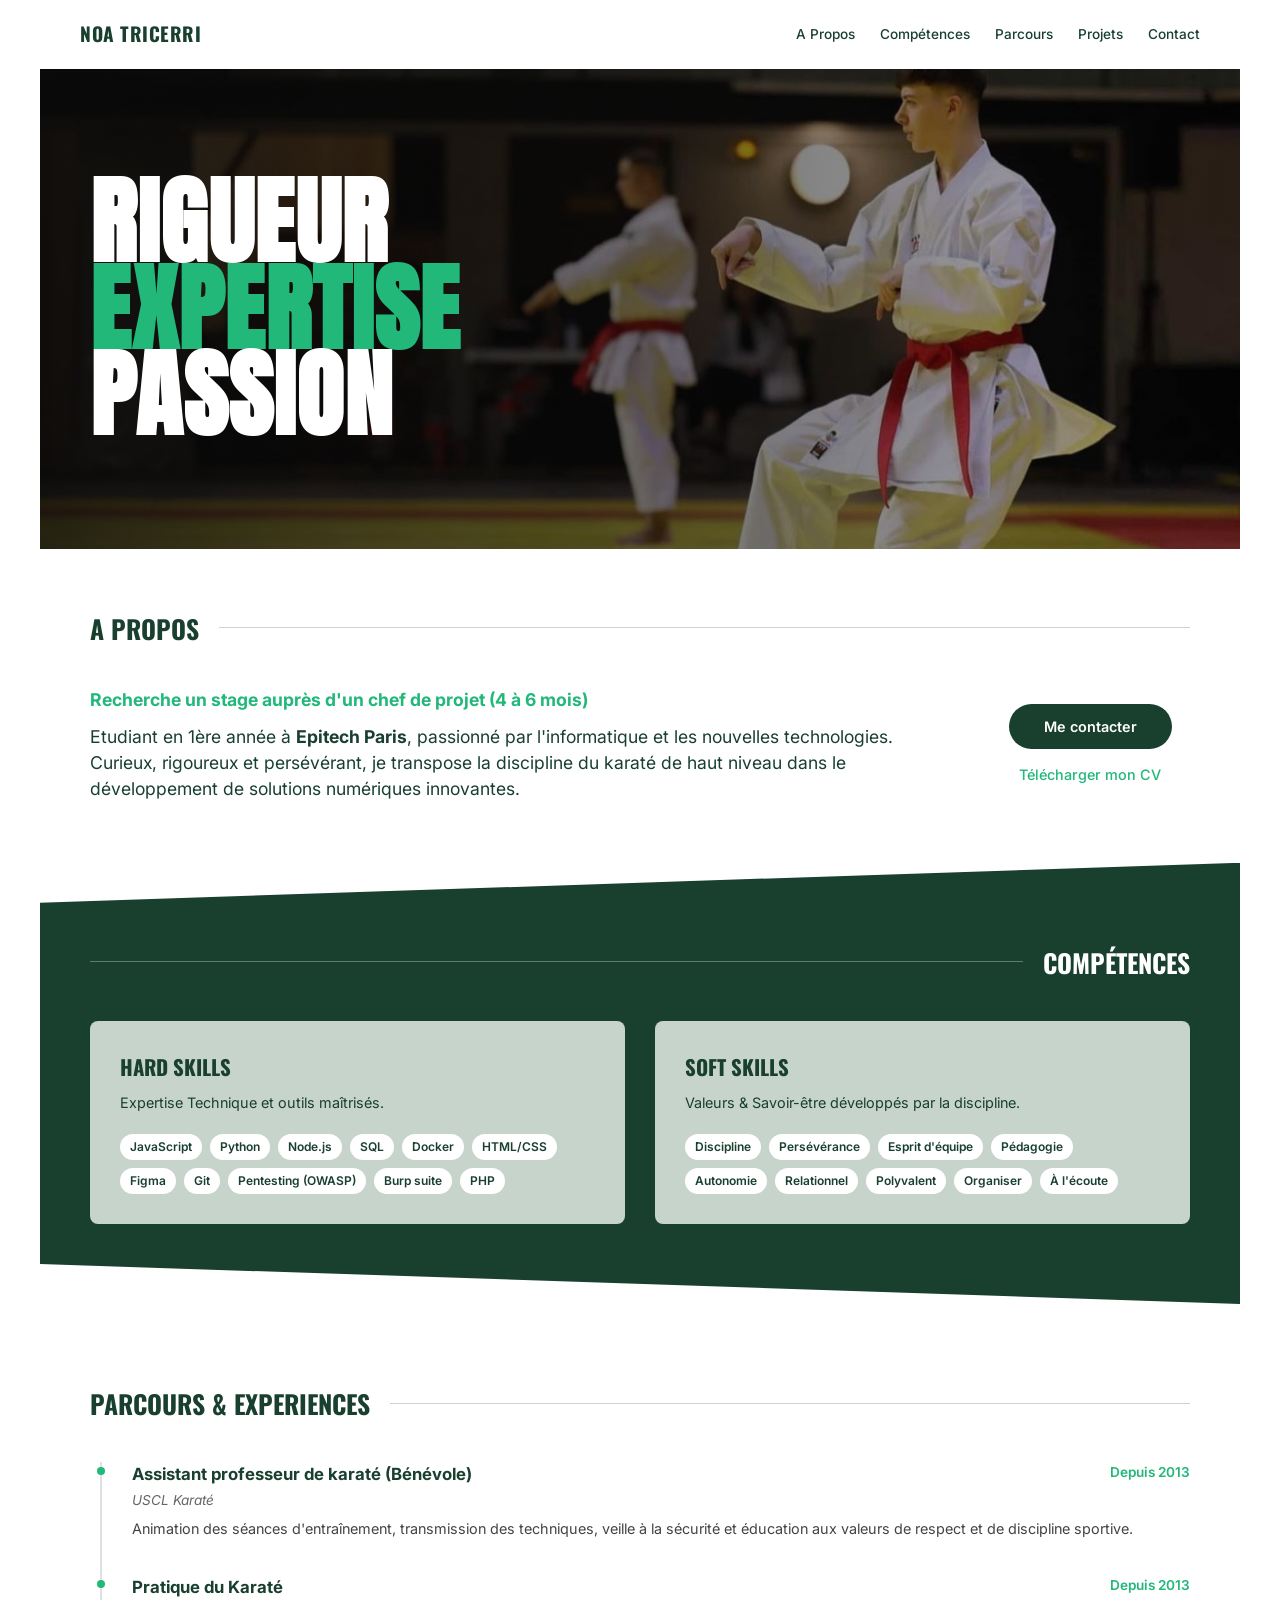
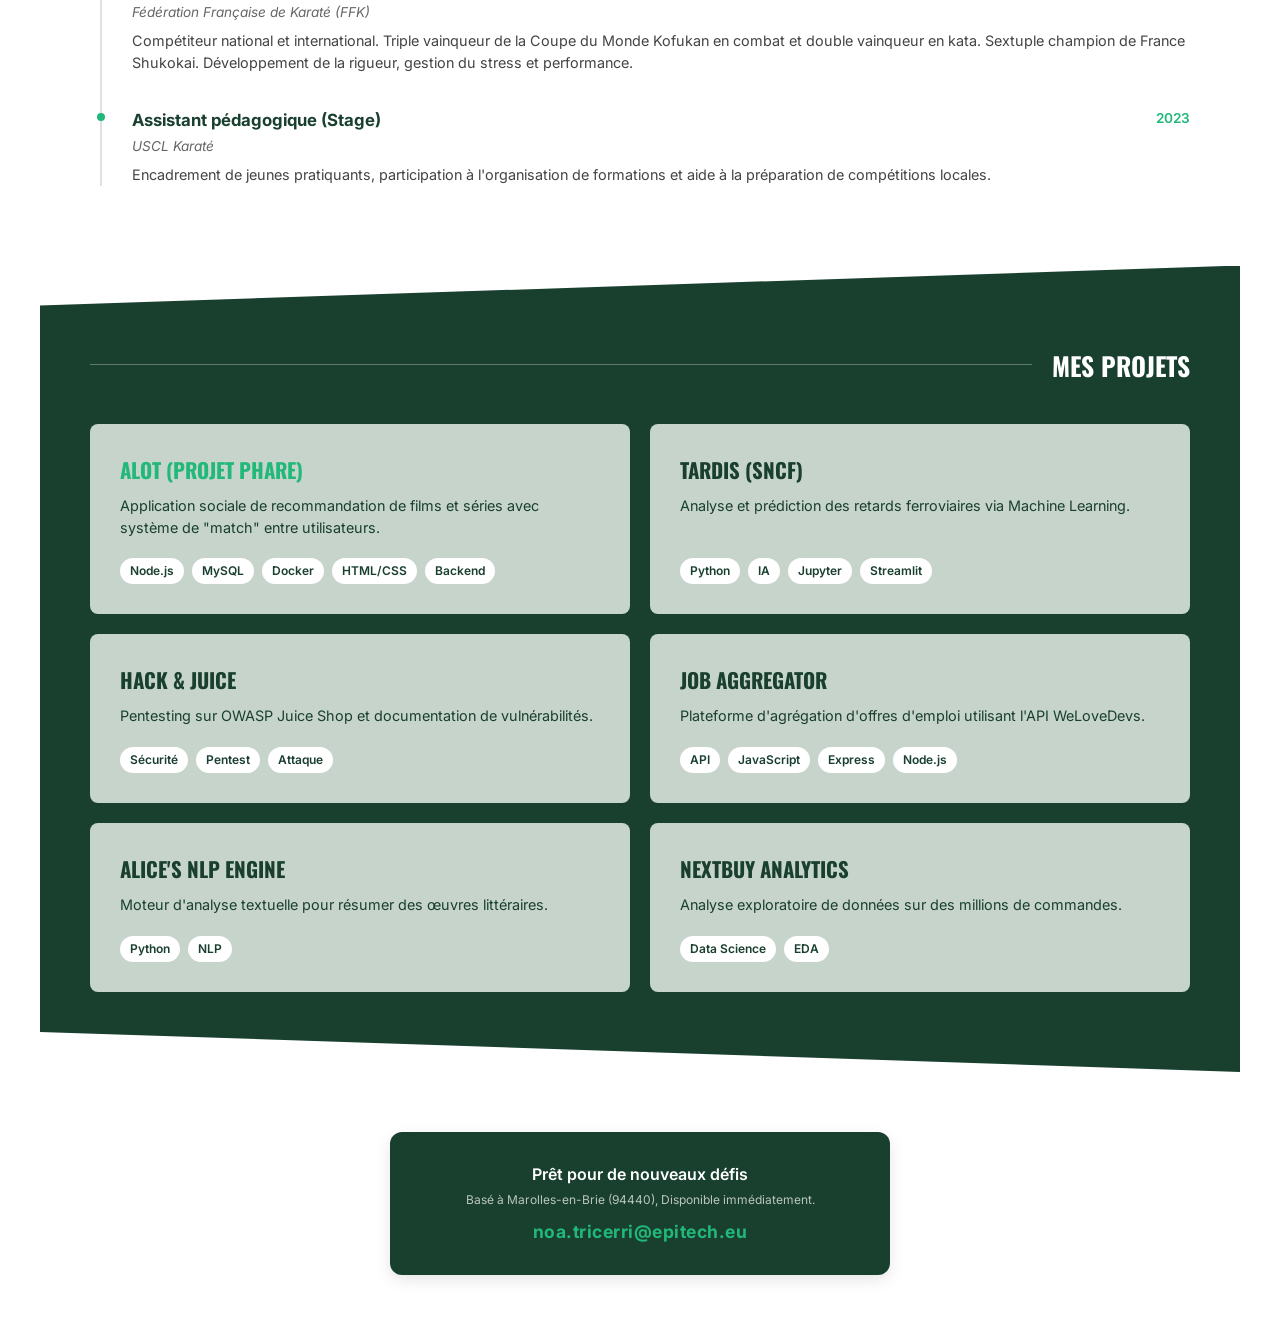
==== portfolio/index.html @ ceec297f "feat(ui): redesign entire portfolio UI/UX" ====
<!DOCTYPE html>
<html lang="fr">
<head>
    <meta charset="UTF-8">
    <meta name="viewport" content="width=device-width, initial-scale=1.0">
    <title>Portfolio - Noa Tricerri</title>
    <link rel="stylesheet" href="style.css">
    <link rel="preconnect" href="https://fonts.googleapis.com">
    <link rel="preconnect" href="https://fonts.gstatic.com" crossorigin>
    <link href="https://fonts.googleapis.com/css2?family=Anton&family=Inter:wght@400;500;600;700&family=Oswald:wght@500;700&display=swap" rel="stylesheet">
</head>
<body>

    <div class="portfolio-container">
        
        <header class="navbar">
            <div class="logo">NOA TRICERRI</div>
            <nav class="nav-links">
                <a href="#apropos">A propos</a>
                <a href="#competences">Compétences</a>
                <a href="#parcours">Parcours</a>
                <a href="#projets">Projets</a>
                <a href="#contact">Contact</a>
            </nav>
        </header>

        <section class="hero">
            <div class="hero-bg" style="background-image: url('assets/image%20karate%20portfolio.jpg');"></div>
            <div class="hero-content">
                <h1>RIGUEUR<br><span class="text-green">EXPERTISE</span><br>PASSION</h1>
            </div>
        </section>

        <section id="apropos" class="section-light">
            <h2 class="title-left">A propos</h2>
            <div class="about-content">
                <div class="about-text">
                    <p style="color: var(--green-accent); font-weight: 700; margin-bottom: 10px;">Recherche un stage auprès d'un chef de projet (4 à 6 mois)</p>
                    <p>Etudiant en 1ère année à <strong>Epitech Paris</strong>, passionné par l'informatique et les nouvelles technologies. Curieux, rigoureux et persévérant, je transpose la discipline du karaté de haut niveau dans le développement de solutions numériques innovantes.</p>
                </div>
                <div class="about-buttons">
                    <a href="#contact" class="btn">Me contacter</a>
                    <a href="CV noa Epitech (7).pdf" class="link-cv" target="_blank" download>Télécharger mon CV</a>
                </div>
            </div>
        </section>

        <section id="competences" class="section-green">
            <div class="green-bg-shape"></div>
            <div class="content-wrapper">
                <h2 class="title-right">Compétences</h2>
                <div class="grid-2-cols">
                    
                    <div class="card">
                        <h3>Hard Skills</h3>
                        <p>Expertise Technique et outils maîtrisés.</p>
                        <div class="tags">
                            <span>JavaScript</span>
                            <span>Python</span>
                            <span>Node.js</span>
                            <span>SQL</span>
                            <span>Docker</span>
                            <span>HTML/CSS</span>
                            <span>Figma</span>
                            <span>Git</span>
                            <span>Pentesting (OWASP)</span>
                            <span>Burp suite</span>
                            <span>PHP</span>
                        </div>
                    </div>

                    <div class="card">
                        <h3>Soft Skills</h3>
                        <p>Valeurs & Savoir-être développés par la discipline.</p>
                        <div class="tags">
                            <span>Discipline</span>
                            <span>Persévérance</span>
                            <span>Esprit d'équipe</span>
                            <span>Pédagogie</span>
                            <span>Autonomie</span>
                            <span>Relationnel</span>
                            <span>Polyvalent</span>
                            <span>Organiser</span>
                            <span>À l'écoute</span>
                        </div>
                    </div>

                </div>
            </div>
        </section>

        <section id="parcours" class="section-light parcours-section">
            <h2 class="title-left">PARCOURS & EXPERIENCES</h2>
            <div class="timeline">
                
                <div class="timeline-item">
                    <div class="timeline-header">
                        <h3>Assistant professeur de karaté (Bénévole)</h3>
                        <span class="date">Depuis 2013</span>
                    </div>
                    <p class="subtitle">USCL Karaté</p>
                    <p class="desc">Animation des séances d'entraînement, transmission des techniques, veille à la sécurité et éducation aux valeurs de respect et de discipline sportive.</p>
                </div>

                <div class="timeline-item">
                    <div class="timeline-header">
                        <h3>Pratique du Karaté</h3>
                        <span class="date">Depuis 2013</span>
                    </div>
                    <p class="subtitle">Fédération Française de Karaté (FFK)</p>
                    <p class="desc">Compétiteur national et international. Triple vainqueur de la Coupe du Monde Kofukan en combat et double vainqueur en kata. Sextuple champion de France Shukokai. Développement de la rigueur, gestion du stress et performance.</p>
                </div>

                <div class="timeline-item">
                    <div class="timeline-header">
                        <h3>Assistant pédagogique (Stage)</h3>
                        <span class="date">2023</span>
                    </div>
                    <p class="subtitle">USCL Karaté</p>
                    <p class="desc">Encadrement de jeunes pratiquants, participation à l'organisation de formations et aide à la préparation de compétitions locales.</p>
                </div>

            </div>
        </section>

        <section id="projets" class="section-green">
            <div class="green-bg-shape"></div>
            <div class="content-wrapper">
                <h2 class="title-right">Mes projets</h2>
                <div class="grid-2x3-cols">
                    
                    <a href="/portfolio/ALOT/alot.html" class="card project-link">
                        <h3 style="color: var(--green-accent);">ALOT (Projet Phare)</h3>
                        <p>Application sociale de recommandation de films et séries avec système de "match" entre utilisateurs.</p>
                        <div class="tags">
                            <span>Node.js</span><span>MySQL</span><span>Docker</span><span>HTML/CSS</span><span>Backend</span>
                        </div>
                    </a>

                    <div class="card">
                        <h3>Tardis (SNCF)</h3>
                        <p>Analyse et prédiction des retards ferroviaires via Machine Learning.</p>
                        <div class="tags">
                            <span>Python</span><span>IA</span><span>Jupyter</span><span>Streamlit</span>
                        </div>
                    </div>

                    <div class="card">
                        <h3>Hack & Juice</h3>
                        <p>Pentesting sur OWASP Juice Shop et documentation de vulnérabilités.</p>
                        <div class="tags">
                            <span>Sécurité</span><span>Pentest</span><span>Attaque</span>
                        </div>
                    </div>

                    <div class="card">
                        <h3>Job Aggregator</h3>
                        <p>Plateforme d'agrégation d'offres d'emploi utilisant l'API WeLoveDevs.</p>
                        <div class="tags">
                            <span>API</span><span>JavaScript</span><span>Express</span><span>Node.js</span>
                        </div>
                    </div>

                    <a href="/portfolio/Alice-Project/alice.html" class="card project-link">
                        <h3>Alice's NLP Engine</h3>
                            <p>Moteur d'analyse textuelle pour résumer des œuvres littéraires.</p>
                        <div class="tags">
                            <span>Python</span><span>NLP</span>
                        </div>
                    </a>

                    <div class="card">
                        <h3>NextBuy Analytics</h3>
                        <p>Analyse exploratoire de données sur des millions de commandes.</p>
                        <div class="tags">
                            <span>Data Science</span><span>EDA</span>
                        </div>
                    </div>

                </div>
            </div>
        </section>

        <footer id="contact" class="footer">
            <div class="contact-card">
                <p class="contact-title">Prêt pour de nouveaux défis</p>
                <p class="contact-loc">Basé à Marolles-en-Brie (94440), Disponible immédiatement.</p>
                <a href="mailto:noa.tricerri@epitech.eu" class="contact-email">noa.tricerri@epitech.eu</a>
            </div>
        </footer>

    </div>

</body>
</html>
---- portfolio/style.css ----
/* =========================================
   VARIABLES ET RESET
========================================= */
* {
    margin: 0;
    padding: 0;
    box-sizing: border-box;
}

/* Le fameux Smooth Scroll */
html {
    scroll-behavior: smooth;
}

:root {
    --bg-site: #ffffff; 
    --green-dark: #193f2f; 
    --green-accent: #21b87a; 
    --card-color: #c7d4cc; 
    --text-main: #193f2f;
    --text-light: #ffffff;
    
    --font-hero: 'Anton', sans-serif;
    --font-title: 'Oswald', sans-serif;
    --font-text: 'Inter', sans-serif;
}

body {
    background-color: var(--bg-site); 
    font-family: var(--font-text);
    color: var(--text-main);
    line-height: 1.5;
    padding: 0; 
}

/* =========================================
   CONTENEUR PRINCIPAL
========================================= */
.portfolio-container {
    max-width: 1200px; 
    margin: 0 auto;    
    background-color: var(--bg-site);
    position: relative;
    overflow: hidden; 
    box-shadow: none; 
}

/* =========================================
   HEADER & NAVIGATION
========================================= */
.navbar {
    display: flex;
    justify-content: space-between;
    align-items: center;
    padding: 20px 40px;
    background-color: var(--bg-site);
}

.logo {
    font-family: var(--font-title);
    font-weight: 700;
    font-size: 1.2rem;
    letter-spacing: 0.5px;
}

.nav-links {
    display: flex;
    gap: 25px;
}

.nav-links a {
    text-decoration: none;
    color: var(--text-main);
    font-size: 0.85rem;
    font-weight: 500;
    text-transform: capitalize;
    transition: color 0.3s ease, transform 0.3s ease;
    display: inline-block;
}

.nav-links a:hover {
    color: var(--green-accent);
    transform: translateY(-2px);
}

/* =========================================
   HERO SECTION
========================================= */
.hero {
    position: relative;
    height: 480px;
    display: flex;
    align-items: center;
    padding-left: 50px;
}

.hero-bg {
    position: absolute;
    inset: 0;
    background-size: cover;
    background-position: center 30%;
    z-index: 1;
}

.hero-bg::after {
    content: '';
    position: absolute;
    inset: 0;
    background: linear-gradient(90deg, rgba(10,10,10,0.85) 0%, rgba(10,10,10,0.3) 100%);
}

.hero-content {
    position: relative;
    z-index: 2;
}

.hero-content h1 {
    font-family: var(--font-hero);
    font-size: 6rem;
    color: var(--text-light);
    line-height: 0.9;
    letter-spacing: 1px;
}

.text-green {
    color: var(--green-accent);
}

/* =========================================
   TITRES DE SECTIONS
========================================= */
h2 {
    font-family: var(--font-title);
    font-size: 1.6rem;
    text-transform: uppercase;
    display: flex;
    align-items: center;
    white-space: nowrap;
    margin-bottom: 40px;
}

.title-left::after {
    content: "";
    flex: 1;
    height: 1px;
    background-color: #d1d1d1;
    margin-left: 20px;
}

.title-right {
    justify-content: flex-end;
    color: var(--text-light);
}

.title-right::before {
    content: "";
    flex: 1;
    height: 1px;
    background-color: rgba(255,255,255,0.3);
    margin-right: 20px;
}

/* =========================================
   SECTIONS CLAIRES
========================================= */
.section-light {
    padding: 60px 50px;
    background-color: var(--bg-site);
}

.about-content {
    display: flex;
    align-items: center;
    justify-content: space-between;
    gap: 40px;
}

.about-text {
    flex: 1;
    font-size: 1.1rem;
    color: var(--text-main);
}

.about-buttons {
    display: flex;
    flex-direction: column;
    align-items: center;
    gap: 15px;
    min-width: 200px;
}

.btn {
    background-color: var(--green-dark);
    color: var(--text-light);
    text-decoration: none;
    padding: 12px 35px;
    border-radius: 30px;
    font-weight: 600;
    font-size: 0.9rem;
    transition: background-color 0.3s ease, transform 0.3s ease, box-shadow 0.3s ease;
}

.btn:hover {
    background-color: var(--green-accent);
    transform: translateY(-3px);
    box-shadow: 0 5px 15px rgba(33, 184, 122, 0.4);
}

.link-cv {
    color: var(--green-accent);
    text-decoration: none;
    font-size: 0.9rem;
    font-weight: 500;
    transition: color 0.3s ease;
}

.link-cv:hover {
    text-decoration: underline;
    color: var(--green-dark);
}

/* =========================================
   SECTIONS VERTES INCLINEES
========================================= */
.section-green {
    position: relative;
    padding: 80px 50px;
    z-index: 1;
}

.green-bg-shape {
    position: absolute;
    inset: 0;
    background-color: var(--green-dark);
    z-index: -1;
    clip-path: polygon(0 40px, 100% 0, 100% 100%, 0 calc(100% - 40px));
}

.content-wrapper {
    position: relative;
    z-index: 2;
}

/* =========================================
   CARTES (Compétences & Projets)
========================================= */
.grid-2-cols {
    display: grid;
    grid-template-columns: 1fr 1fr;
    gap: 30px;
}

.grid-2x3-cols {
    display: grid;
    grid-template-columns: 1fr 1fr;
    grid-template-rows: repeat(3, auto);
    gap: 20px;
}

.card {
    background-color: var(--card-color);
    width: 100%;
    /* Remplacement de aspect-ratio par padding pour accueillir le texte */
    padding: 30px; 
    border-radius: 8px; 
    transition: transform 0.3s ease, box-shadow 0.3s ease, background-color 0.3s ease;
    cursor: pointer;
    /* Flexbox pour aligner le contenu à l'intérieur */
    display: flex;
    flex-direction: column;
}

.card:hover {
    transform: translateY(-8px);
    box-shadow: 0 12px 20px rgba(0,0,0,0.3);
    background-color: #d8e5df; 
}

/* NOUVEAU : Styles pour le texte à l'intérieur des cartes */
.card h3 {
    font-family: var(--font-title);
    color: var(--green-dark);
    font-size: 1.3rem;
    text-transform: uppercase;
    margin-bottom: 10px;
}

.card p {
    font-size: 0.9rem;
    color: var(--text-main);
    margin-bottom: 20px;
    flex-grow: 1; /* Pousse les tags vers le bas si la carte est plus grande */
}

.tags {
    display: flex;
    flex-wrap: wrap;
    gap: 8px;
}

.tags span {
    background-color: var(--bg-site);
    color: var(--green-dark);
    font-size: 0.75rem;
    font-weight: 600;
    padding: 4px 10px;
    border-radius: 20px;
}

/* =========================================
   PARCOURS & EXPERIENCES
========================================= */
.parcours-section {
    padding-top: 80px;
    padding-bottom: 80px;
}

.timeline {
    border-left: 2px solid #e0e0e0;
    padding-left: 30px;
    margin-left: 10px;
    display: flex;
    flex-direction: column;
    gap: 35px;
}

.timeline-item {
    position: relative;
    transition: transform 0.3s ease;
}

.timeline-item:hover {
    transform: translateX(5px);
}

.timeline-item::before {
    content: '';
    position: absolute;
    left: -35px;
    top: 5px;
    width: 8px;
    height: 8px;
    border-radius: 50%;
    background-color: var(--green-accent);
    transition: box-shadow 0.3s ease, background-color 0.3s ease;
}

.timeline-item:hover::before {
    background-color: #fff;
    box-shadow: 0 0 0 4px var(--green-accent);
}

.timeline-header {
    display: flex;
    justify-content: space-between;
    align-items: flex-start;
    margin-bottom: 2px;
}

.timeline-header h3 {
    font-family: var(--font-text);
    font-size: 1.05rem;
    font-weight: 700;
    color: var(--green-dark);
}

.timeline-header .date {
    color: var(--green-accent);
    font-weight: 600;
    font-size: 0.85rem;
    white-space: nowrap;
}

.subtitle {
    font-size: 0.85rem;
    color: #666;
    margin-bottom: 8px;
    font-style: italic;
}

.desc {
    font-size: 0.9rem;
    color: #444;
}

/* =========================================
   FOOTER
========================================= */
.footer {
    background-color: var(--bg-site);
    padding: 60px 20px;
    display: flex;
    justify-content: center;
}

.contact-card {
    background-color: var(--green-dark);
    color: var(--text-light);
    padding: 30px 40px;
    border-radius: 12px;
    text-align: center;
    width: 100%;
    max-width: 500px;
    box-shadow: 0 5px 15px rgba(0,0,0,0.1);
    transition: transform 0.3s ease;
}

.contact-card:hover {
    transform: translateY(-3px);
}

.contact-title {
    font-weight: 600;
    margin-bottom: 5px;
}

.contact-loc {
    font-size: 0.75rem;
    color: rgba(255,255,255,0.7);
    margin-bottom: 10px;
}

.contact-email {
    color: var(--green-accent);
    text-decoration: none;
    font-weight: 700;
    font-size: 1.1rem;
    letter-spacing: 0.5px;
    transition: color 0.3s ease;
}

.contact-email:hover {
    color: #fff;
    text-decoration: underline;
}

.project-link {
    text-decoration: none;
    color: inherit;
    display: block;
    cursor: pointer;
}

.project-link:hover {
    transform: translateY(-8px);
}
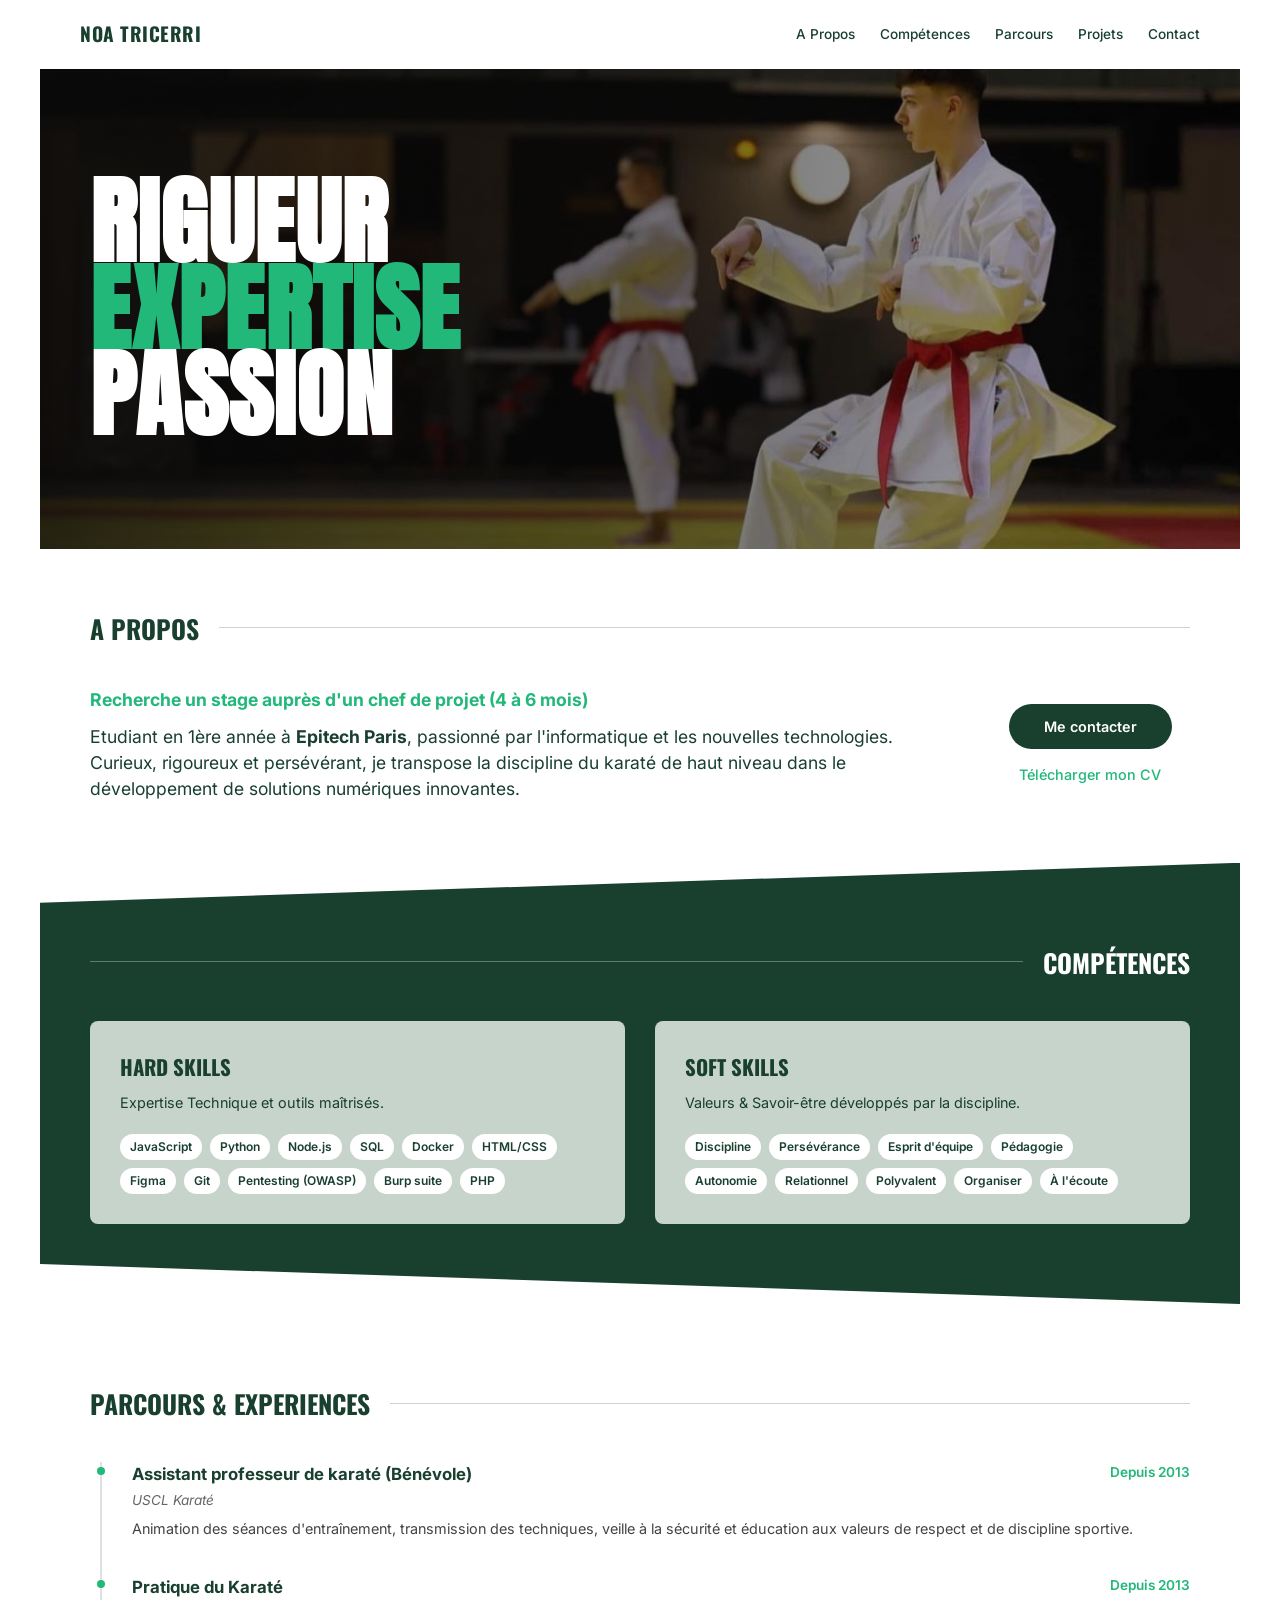
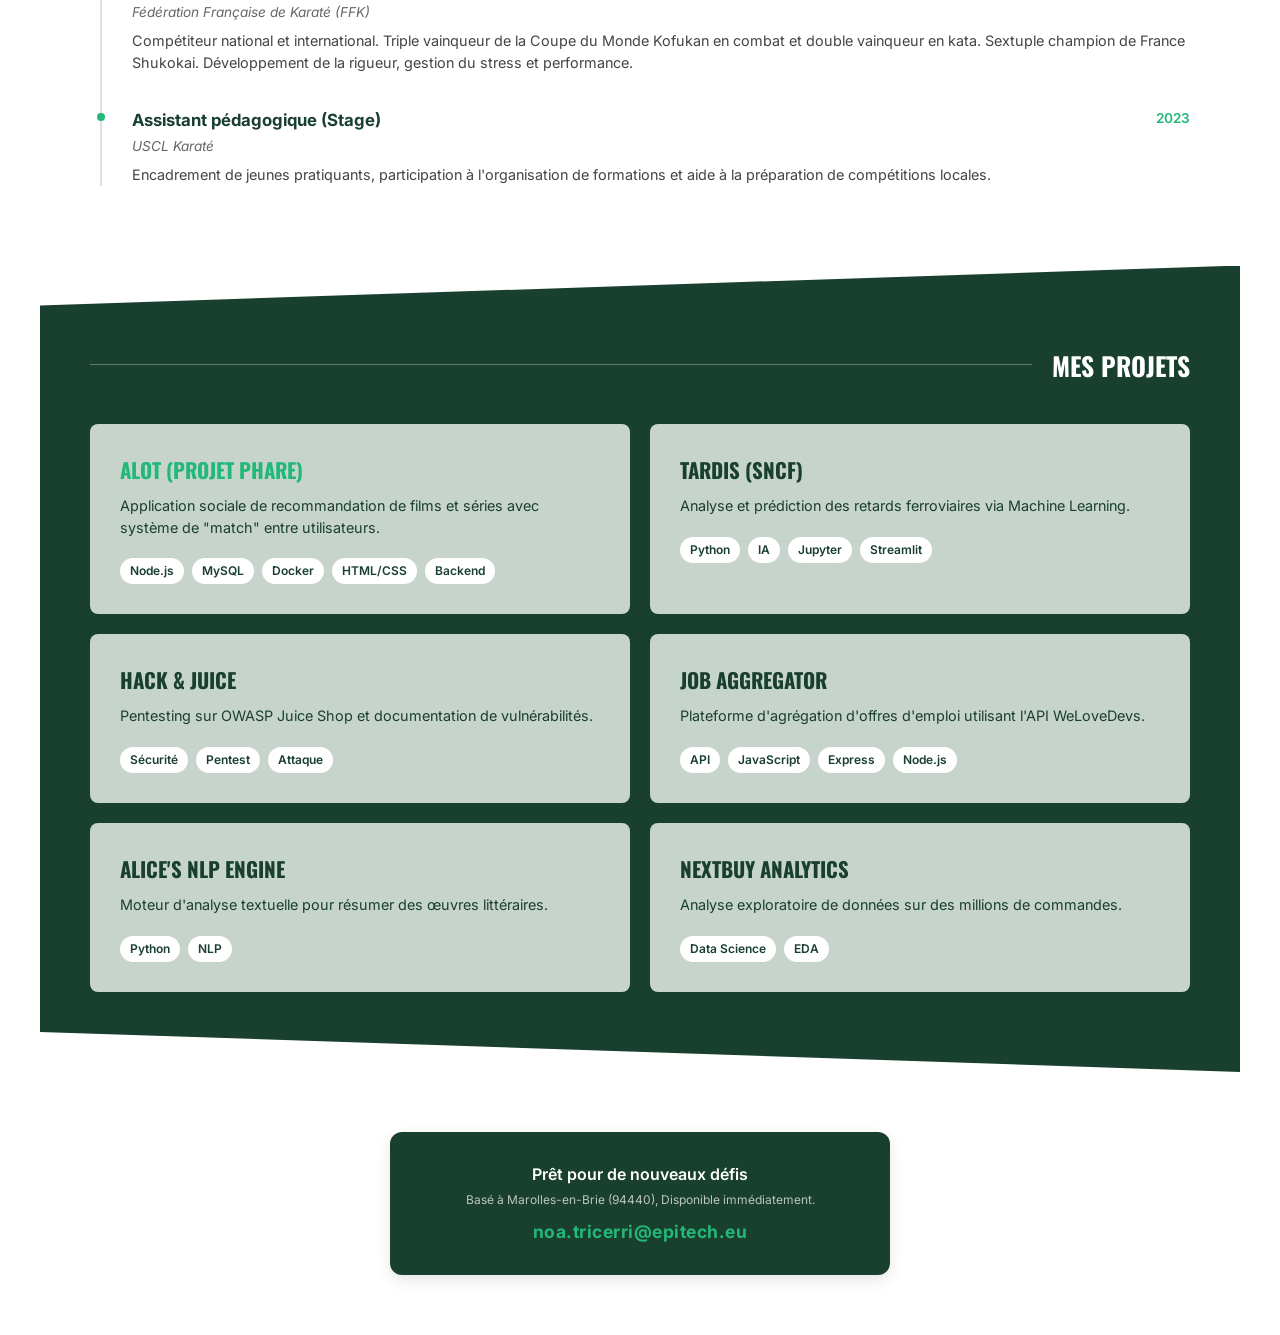
==== commit 5b3d58de: "feat: add Tardis and Hack&Juice landing page" ====
--- a/portfolio/index.html
+++ b/portfolio/index.html
@@ -137,21 +137,21 @@
                         </div>
                     </a>
 
-                    <div class="card">
+                    <a href="/portfolio/Tardis/tardis.html" class="card project-link">
                         <h3>Tardis (SNCF)</h3>
                         <p>Analyse et prédiction des retards ferroviaires via Machine Learning.</p>
                         <div class="tags">
                             <span>Python</span><span>IA</span><span>Jupyter</span><span>Streamlit</span>
                         </div>
-                    </div>
+                    </a>
 
-                    <div class="card">
+                    <a href="/portfolio/HackJuice/hack.html" class="card project-link">
                         <h3>Hack & Juice</h3>
                         <p>Pentesting sur OWASP Juice Shop et documentation de vulnérabilités.</p>
                         <div class="tags">
                             <span>Sécurité</span><span>Pentest</span><span>Attaque</span>
                         </div>
-                    </div>
+                    </a>
 
                     <div class="card">
                         <h3>Job Aggregator</h3>
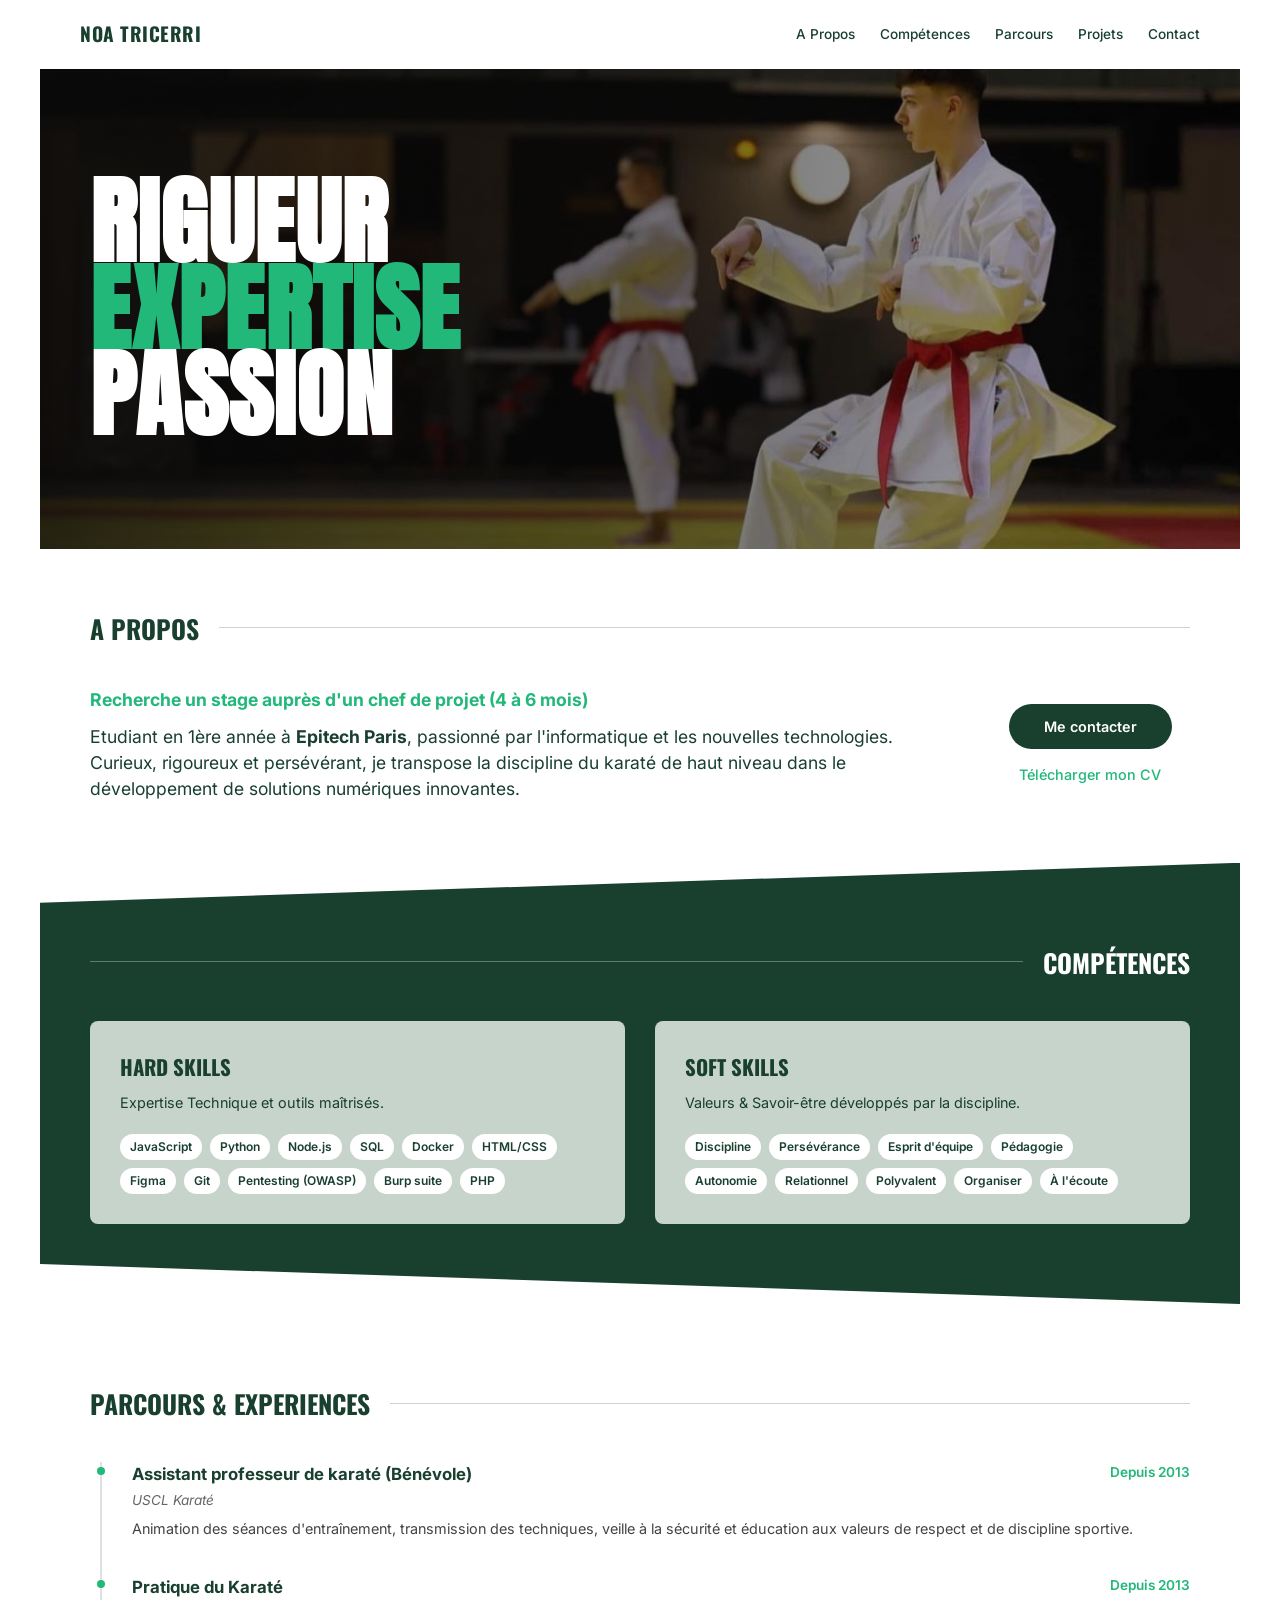
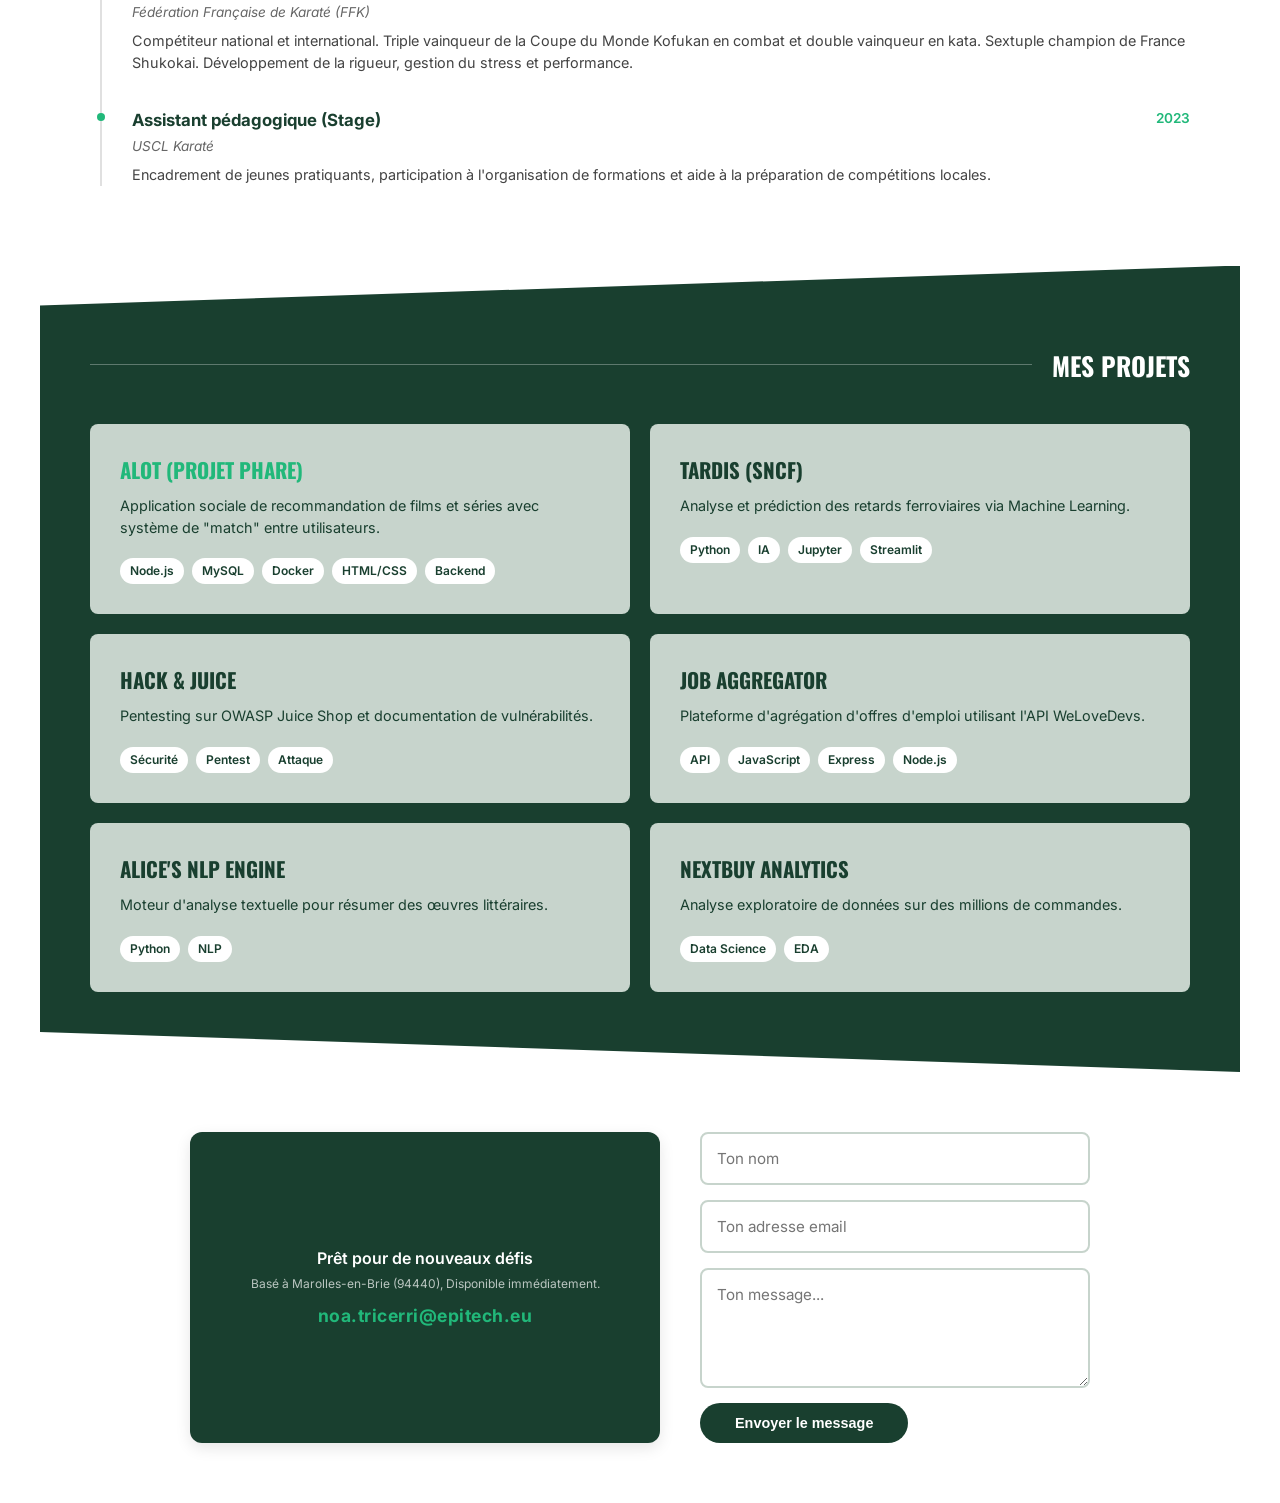
==== commit 25afda1a: "feat: formulaire et hack&juice project design" ====
--- a/portfolio/index.html
+++ b/portfolio/index.html
@@ -4,6 +4,7 @@
     <meta charset="UTF-8">
     <meta name="viewport" content="width=device-width, initial-scale=1.0">
     <title>Portfolio - Noa Tricerri</title>
+    <meta name="description" content="Portfolio de Noa Tricerri, étudiant à Epitech Paris. Découvrez mes projets web, mes compétences et mon parcours.">
     <link rel="stylesheet" href="style.css">
     <link rel="preconnect" href="https://fonts.googleapis.com">
     <link rel="preconnect" href="https://fonts.gstatic.com" crossorigin>
@@ -182,13 +183,23 @@
         </section>
 
         <footer id="contact" class="footer">
-            <div class="contact-card">
-                <p class="contact-title">Prêt pour de nouveaux défis</p>
-                <p class="contact-loc">Basé à Marolles-en-Brie (94440), Disponible immédiatement.</p>
-                <a href="mailto:noa.tricerri@epitech.eu" class="contact-email">noa.tricerri@epitech.eu</a>
+            <div class="contact-container">
+                <!-- Ta carte de contact actuelle -->
+                <div class="contact-card">
+                    <p class="contact-title">Prêt pour de nouveaux défis</p>
+                    <p class="contact-loc">Basé à Marolles-en-Brie (94440), Disponible immédiatement.</p>
+                    <a href="mailto:noa.tricerri@epitech.eu" class="contact-email">noa.tricerri@epitech.eu</a>
+                </div>
+                
+                <form action="https://formspree.io/f/mdajdaqn" method="POST" class="contact-form">
+                    <input type="text" name="name" placeholder="Ton nom" required class="form-input">
+                    <input type="email" name="email" placeholder="Ton adresse email" required class="form-input">
+                    <textarea name="message" placeholder="Ton message..." required class="form-textarea"></textarea>
+                    
+                    <button type="submit" class="btn">Envoyer le message</button>
+                </form>
             </div>
         </footer>
-
     </div>
 
 </body>
--- a/portfolio/style.css
+++ b/portfolio/style.css
@@ -1,13 +1,11 @@
-/* =========================================
-   VARIABLES ET RESET
-========================================= */
+/*VARIABLES ET RESET*/
 * {
     margin: 0;
     padding: 0;
     box-sizing: border-box;
 }
 
-/* Le fameux Smooth Scroll */
+/*Smooth Scroll */
 html {
     scroll-behavior: smooth;
 }
@@ -33,9 +31,7 @@
     padding: 0; 
 }
 
-/* =========================================
-   CONTENEUR PRINCIPAL
-========================================= */
+/*CONTENEUR PRINCIPAL*/
 .portfolio-container {
     max-width: 1200px; 
     margin: 0 auto;    
@@ -45,9 +41,7 @@
     box-shadow: none; 
 }
 
-/* =========================================
-   HEADER & NAVIGATION
-========================================= */
+/* HEADER & NAVIGATION*/
 .navbar {
     display: flex;
     justify-content: space-between;
@@ -83,9 +77,7 @@
     transform: translateY(-2px);
 }
 
-/* =========================================
-   HERO SECTION
-========================================= */
+/* HERO SECTION*/
 .hero {
     position: relative;
     height: 480px;
@@ -126,9 +118,7 @@
     color: var(--green-accent);
 }
 
-/* =========================================
-   TITRES DE SECTIONS
-========================================= */
+/* TITRES DE SECTIONS*/
 h2 {
     font-family: var(--font-title);
     font-size: 1.6rem;
@@ -160,9 +150,7 @@
     margin-right: 20px;
 }
 
-/* =========================================
-   SECTIONS CLAIRES
-========================================= */
+/*SECTIONS CLAIRES*/
 .section-light {
     padding: 60px 50px;
     background-color: var(--bg-site);
@@ -219,9 +207,7 @@
     color: var(--green-dark);
 }
 
-/* =========================================
-   SECTIONS VERTES INCLINEES
-========================================= */
+/* SECTIONS VERTES INCLINEES*/
 .section-green {
     position: relative;
     padding: 80px 50px;
@@ -241,9 +227,7 @@
     z-index: 2;
 }
 
-/* =========================================
-   CARTES (Compétences & Projets)
-========================================= */
+/* CARTES (Compétences & Projets)*/
 .grid-2-cols {
     display: grid;
     grid-template-columns: 1fr 1fr;
@@ -260,12 +244,10 @@
 .card {
     background-color: var(--card-color);
     width: 100%;
-    /* Remplacement de aspect-ratio par padding pour accueillir le texte */
     padding: 30px; 
     border-radius: 8px; 
     transition: transform 0.3s ease, box-shadow 0.3s ease, background-color 0.3s ease;
     cursor: pointer;
-    /* Flexbox pour aligner le contenu à l'intérieur */
     display: flex;
     flex-direction: column;
 }
@@ -276,7 +258,6 @@
     background-color: #d8e5df; 
 }
 
-/* NOUVEAU : Styles pour le texte à l'intérieur des cartes */
 .card h3 {
     font-family: var(--font-title);
     color: var(--green-dark);
@@ -289,7 +270,7 @@
     font-size: 0.9rem;
     color: var(--text-main);
     margin-bottom: 20px;
-    flex-grow: 1; /* Pousse les tags vers le bas si la carte est plus grande */
+    flex-grow: 1; 
 }
 
 .tags {
@@ -307,9 +288,7 @@
     border-radius: 20px;
 }
 
-/* =========================================
-   PARCOURS & EXPERIENCES
-========================================= */
+/* PARCOURS & EXPERIENCES*/
 .parcours-section {
     padding-top: 80px;
     padding-bottom: 80px;
@@ -383,9 +362,7 @@
     color: #444;
 }
 
-/* =========================================
-   FOOTER
-========================================= */
+/*FOOTER*/
 .footer {
     background-color: var(--bg-site);
     padding: 60px 20px;
@@ -443,4 +420,59 @@
 
 .project-link:hover {
     transform: translateY(-8px);
+}
+
+.contact-container {
+    display: flex;
+    flex-wrap: wrap;
+    gap: 40px;
+    justify-content: center;
+    align-items: stretch;
+    width: 100%;
+    max-width: 900px;
+}
+
+.contact-card {
+    flex: 1;
+    min-width: 300px;
+    display: flex;
+    flex-direction: column;
+    justify-content: center;
+}
+
+.contact-form {
+    flex: 1;
+    min-width: 300px;
+    display: flex;
+    flex-direction: column;
+    gap: 15px;
+}
+
+.form-input, .form-textarea {
+    width: 100%;
+    padding: 15px;
+    border: 2px solid #c7d4cc; 
+    border-radius: 8px;
+    font-family: var(--font-text);
+    font-size: 0.95rem;
+    background-color: var(--bg-site);
+    color: var(--text-main);
+    transition: border-color 0.3s ease, box-shadow 0.3s ease;
+}
+
+.form-input:focus, .form-textarea:focus {
+    outline: none;
+    border-color: var(--green-accent);
+    box-shadow: 0 0 8px rgba(33, 184, 122, 0.2);
+}
+
+.form-textarea {
+    resize: vertical;
+    min-height: 120px;
+}
+
+.contact-form .btn {
+    border: none;
+    cursor: pointer;
+    align-self: flex-start;
 }
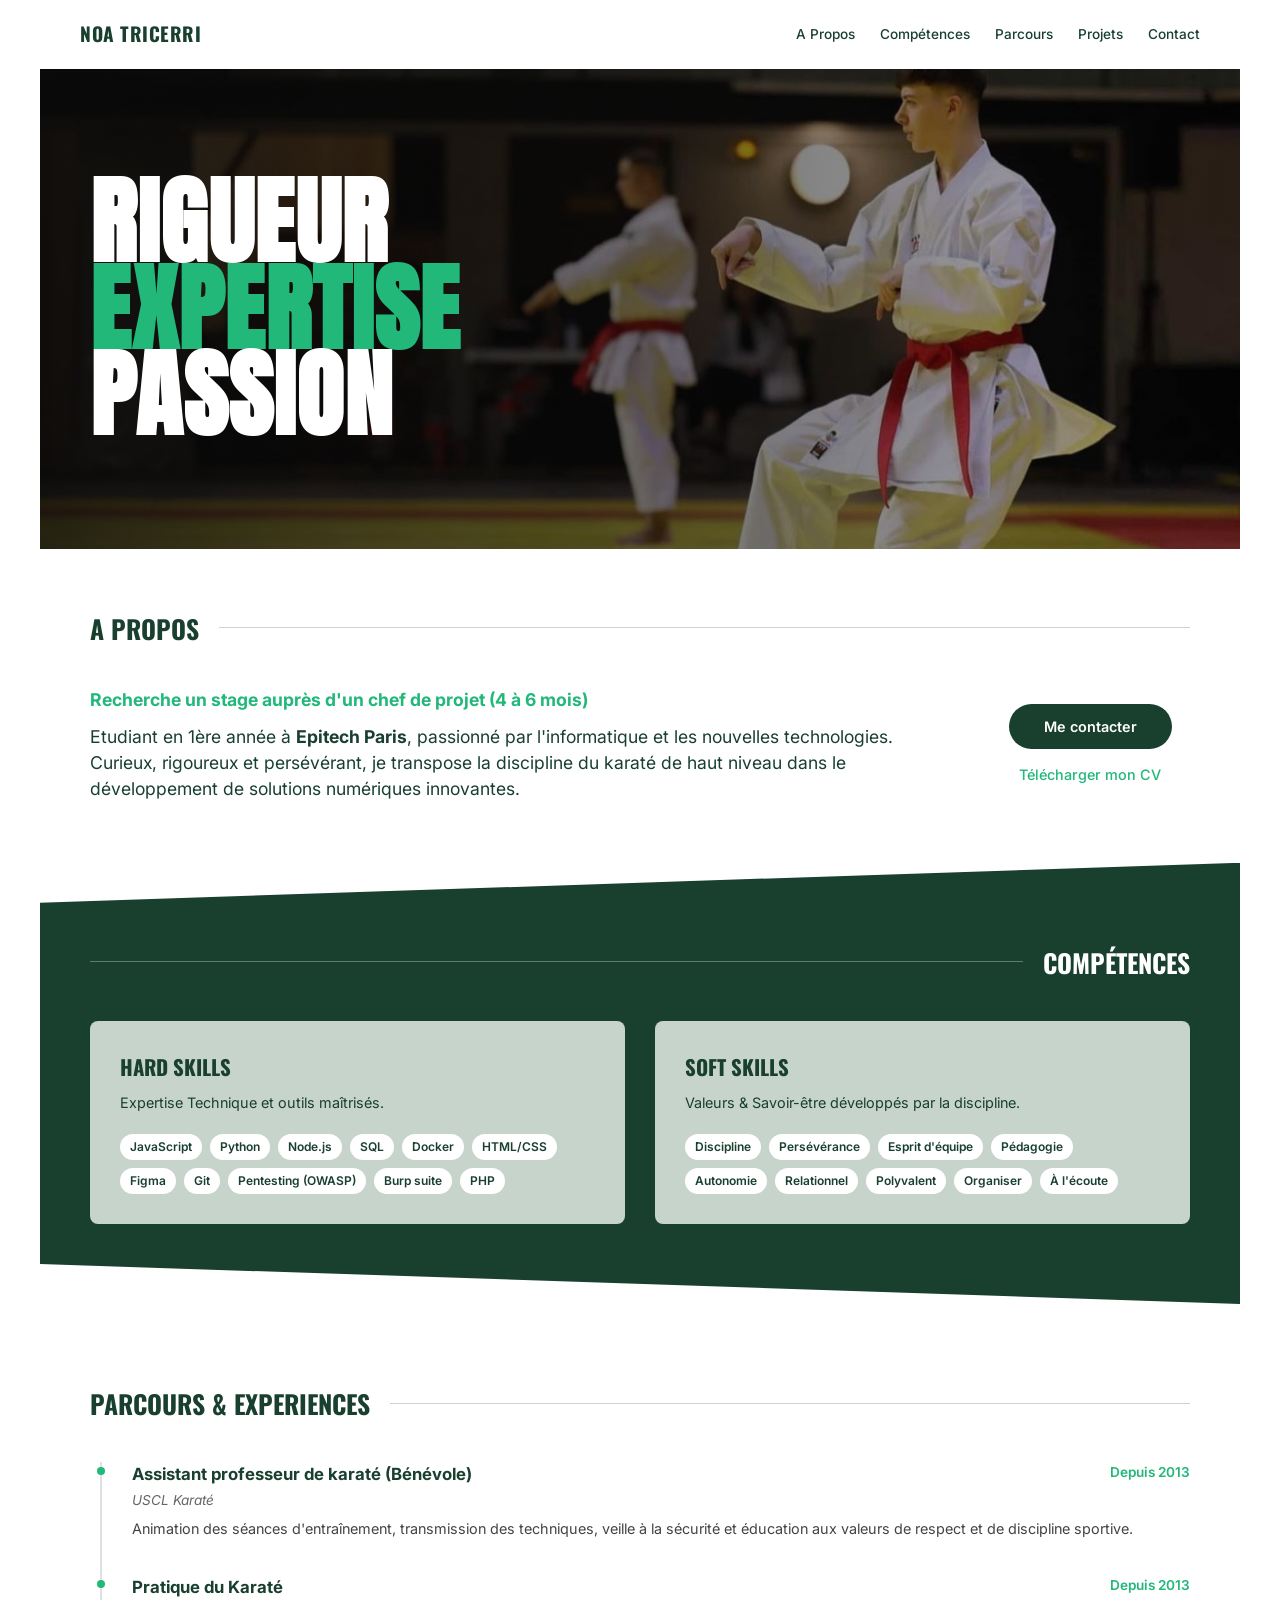
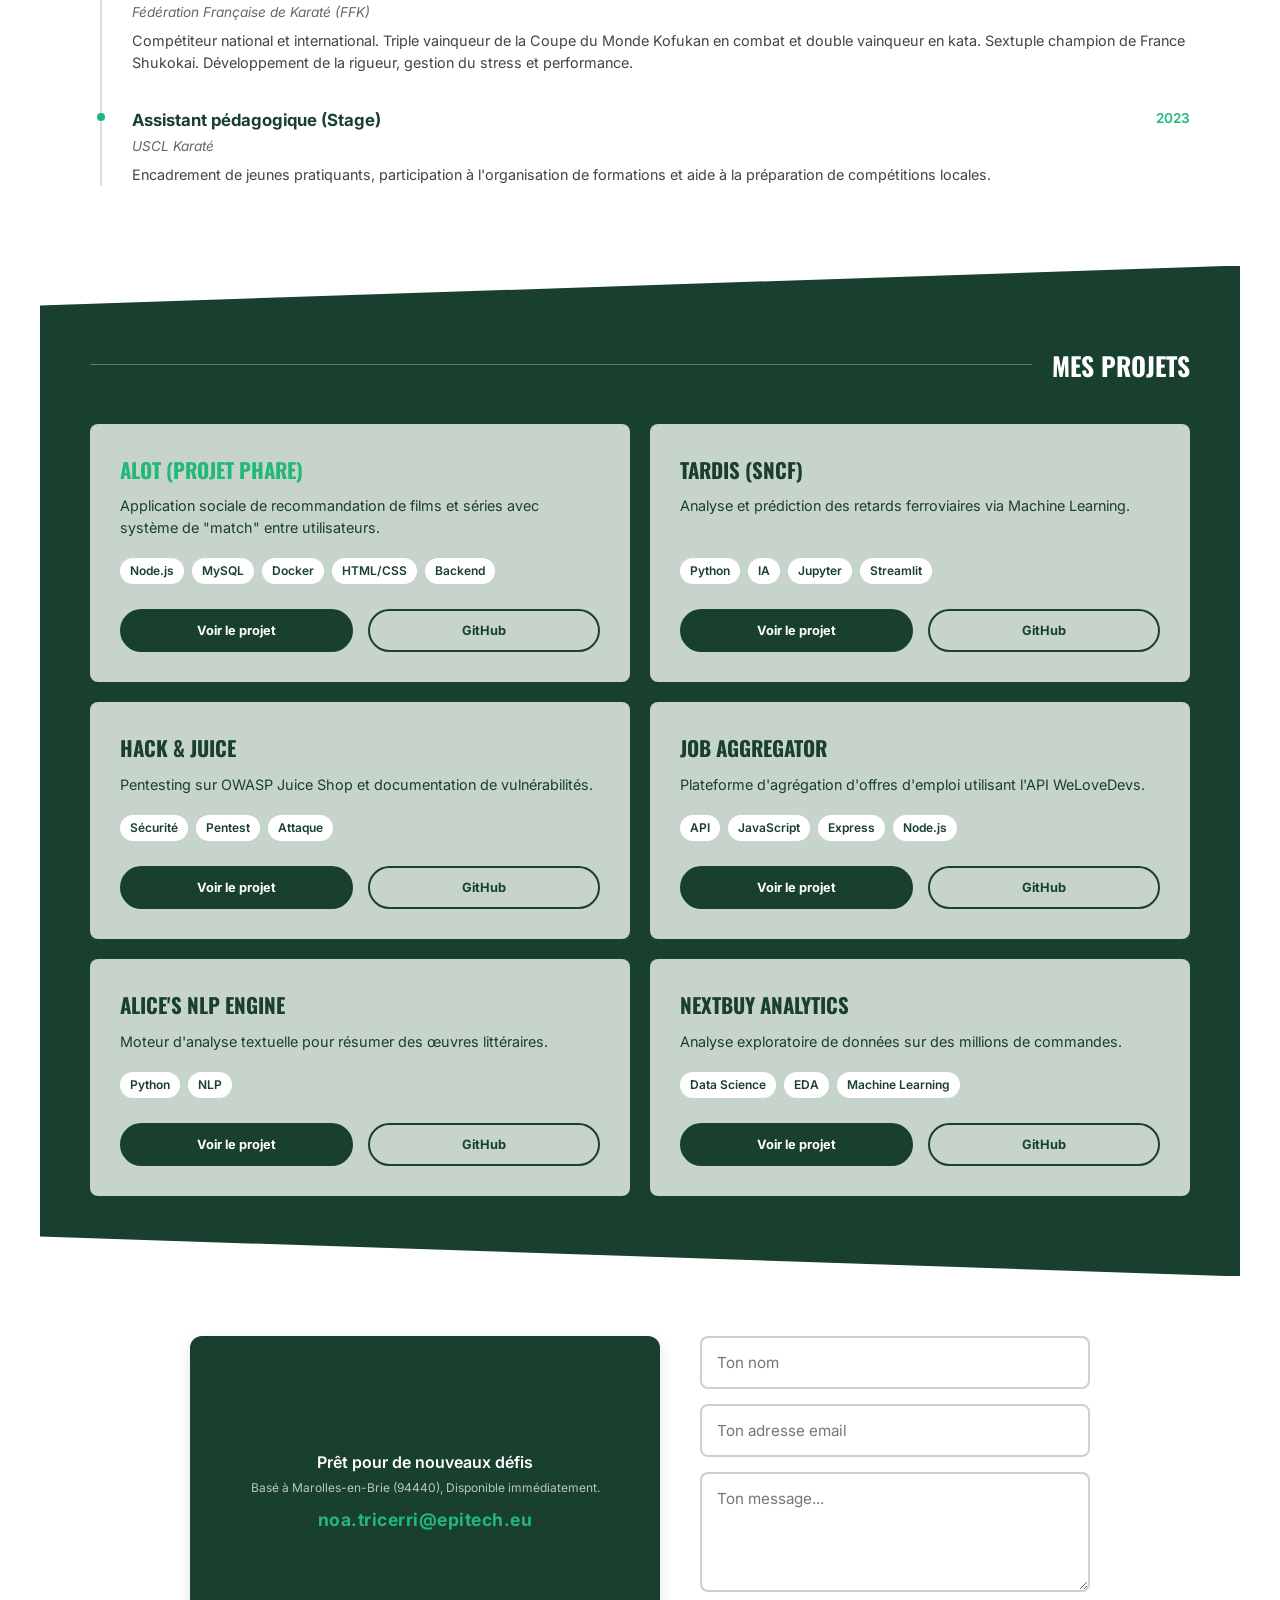
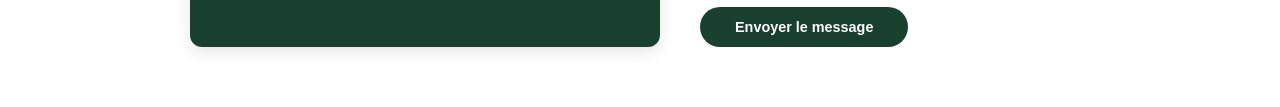
==== commit 42f64790: "feat: add button github" ====
--- a/portfolio/index.html
+++ b/portfolio/index.html
@@ -130,29 +130,44 @@
                 <h2 class="title-right">Mes projets</h2>
                 <div class="grid-2x3-cols">
                     
-                    <a href="/portfolio/ALOT/alot.html" class="card project-link">
+                    <div class="card">
                         <h3 style="color: var(--green-accent);">ALOT (Projet Phare)</h3>
                         <p>Application sociale de recommandation de films et séries avec système de "match" entre utilisateurs.</p>
                         <div class="tags">
                             <span>Node.js</span><span>MySQL</span><span>Docker</span><span>HTML/CSS</span><span>Backend</span>
                         </div>
-                    </a>
-
-                    <a href="/portfolio/Tardis/tardis.html" class="card project-link">
+                        
+                        <div class="card-links">
+                            <a href="/portfolio/ALOT/alot.html" class="btn-card">Voir le projet</a>
+                            <a href="https://github.com/Noa2809/ALOT.git" target="_blank" class="btn-card btn-github">GitHub</a>
+                        </div>
+                    </div>
+
+                    <div class="card">
                         <h3>Tardis (SNCF)</h3>
                         <p>Analyse et prédiction des retards ferroviaires via Machine Learning.</p>
                         <div class="tags">
                             <span>Python</span><span>IA</span><span>Jupyter</span><span>Streamlit</span>
                         </div>
-                    </a>
-
-                    <a href="/portfolio/HackJuice/hack.html" class="card project-link">
+                        
+                        <div class="card-links">
+                            <a href="/portfolio/Tardis/tardis.html" class="btn-card">Voir le projet</a>
+                            <a href="https://github.com/Noa2809/Tardis.git" target="_blank" class="btn-card btn-github">GitHub</a>
+                        </div>
+                    </div>
+
+                    <div class="card">
                         <h3>Hack & Juice</h3>
                         <p>Pentesting sur OWASP Juice Shop et documentation de vulnérabilités.</p>
                         <div class="tags">
                             <span>Sécurité</span><span>Pentest</span><span>Attaque</span>
                         </div>
-                    </a>
+                        
+                        <div class="card-links">
+                            <a href="/portfolio/HackJuice/hack.html" class="btn-card">Voir le projet</a>
+                            <a href="https://github.com/Noa2809/Hack-Juice.git" target="_blank" class="btn-card btn-github">GitHub</a>
+                        </div>
+                    </div>
 
                     <div class="card">
                         <h3>Job Aggregator</h3>
@@ -160,25 +175,38 @@
                         <div class="tags">
                             <span>API</span><span>JavaScript</span><span>Express</span><span>Node.js</span>
                         </div>
-                    </div>
-
-                    <a href="/portfolio/Alice-Project/alice.html" class="card project-link">
+                        
+                        <div class="card-links">
+                            <a href="#" class="btn-card">Voir le projet</a>
+                            <a href="LIEN_GITHUB_JOB" target="_blank" class="btn-card btn-github">GitHub</a>
+                        </div>
+                    </div>
+
+                    <div class="card">
                         <h3>Alice's NLP Engine</h3>
-                            <p>Moteur d'analyse textuelle pour résumer des œuvres littéraires.</p>
+                        <p>Moteur d'analyse textuelle pour résumer des œuvres littéraires.</p>
                         <div class="tags">
                             <span>Python</span><span>NLP</span>
                         </div>
-                    </a>
+                        
+                        <div class="card-links">
+                            <a href="/portfolio/Alice-Project/alice.html" class="btn-card">Voir le projet</a>
+                            <a href="https://github.com/Noa2809/Alice-NLP-ENGINE.git" target="_blank" class="btn-card btn-github">GitHub</a>
+                        </div>
+                    </div>
 
                     <div class="card">
                         <h3>NextBuy Analytics</h3>
                         <p>Analyse exploratoire de données sur des millions de commandes.</p>
                         <div class="tags">
-                            <span>Data Science</span><span>EDA</span>
-                        </div>
-                    </div>
-
-                </div>
+                            <span>Data Science</span><span>EDA</span><span>Machine Learning</span>
+                        </div>
+                        
+                        <div class="card-links">
+                            <a href="NextBuy/nextbuy.html" class="btn-card">Voir le projet</a>
+                            <a href="https://github.com/Noa2809/NextBuy.git" target="_blank" class="btn-card btn-github">GitHub</a>
+                        </div>
+                    </div>
             </div>
         </section>
 
--- a/portfolio/style.css
+++ b/portfolio/style.css
@@ -475,4 +475,47 @@
     border: none;
     cursor: pointer;
     align-self: flex-start;
+}
+
+/* Boutons à l'intérieur des cartes */
+.card-links {
+    display: flex;
+    gap: 15px;
+    margin-top: 25px;
+}
+
+.btn-card {
+    flex: 1; 
+    text-align: center;
+    padding: 10px 15px;
+    border-radius: 30px;
+    font-size: 0.8rem;
+    font-weight: 700;
+    text-decoration: none;
+    transition: all 0.3s ease;
+}
+
+/* Bouton principal (Voir le projet) */
+.btn-card {
+    background-color: var(--green-dark);
+    color: var(--text-light);
+    border: 2px solid var(--green-dark);
+}
+
+.btn-card:hover {
+    background-color: var(--green-accent);
+    border-color: var(--green-accent);
+    transform: translateY(-2px);
+}
+
+/* Bouton secondaire (GitHub) */
+.btn-github {
+    background-color: transparent;
+    color: var(--green-dark);
+    border: 2px solid var(--green-dark);
+}
+
+.btn-github:hover {
+    background-color: var(--green-dark);
+    color: var(--text-light);
 }
